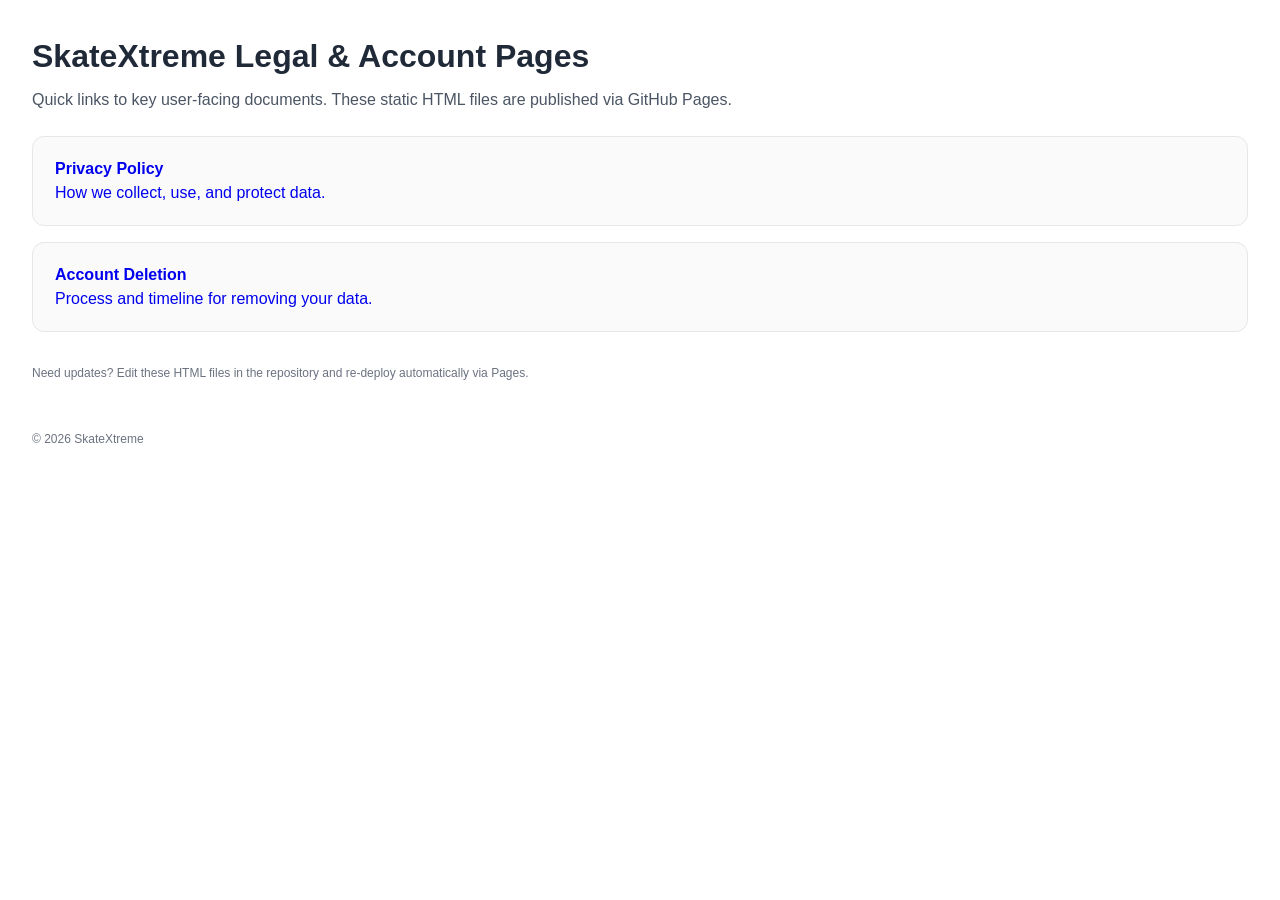
==== index.html @ da97bc57 "added index.html" ====
<!doctype html>
<html lang="en">
<head>
  <meta charset="utf-8" />
  <meta name="viewport" content="width=device-width, initial-scale=1" />
  <title>SkateXtreme Policies</title>
  <style>
    body { font-family: -apple-system, Segoe UI, Roboto, Helvetica, Arial, sans-serif; margin:0; padding:32px; line-height:1.5; color:#1f2937; background:#ffffff; }
    h1 { margin:0 0 8px; font-size:32px; }
    p.lead { margin:0 0 24px; color:#4b5563; }
    ul { list-style: none; padding:0; margin:0; display:grid; gap:16px; }
    li { }
    a.card { display:block; padding:20px 22px; border:1px solid #e5e7eb; border-radius:12px; text-decoration:none; background:#fafafa; transition:background .15s,border-color .15s; }
    a.card:hover { background:#f0f7ff; border-color:#93c5fd; }
    .small { font-size:12px; color:#6b7280; margin-top:32px; }
    footer { margin-top:48px; font-size:12px; color:#6b7280; }
  </style>
</head>
<body>
  <h1>SkateXtreme Legal & Account Pages</h1>
  <p class="lead">Quick links to key user-facing documents. These static HTML files are published via GitHub Pages.</p>
  <ul>
    <li><a class="card" href="privacy.html"><strong>Privacy Policy</strong><br /><span>How we collect, use, and protect data.</span></a></li>
    <li><a class="card" href="account-deletion.html"><strong>Account Deletion</strong><br /><span>Process and timeline for removing your data.</span></a></li>
  </ul>
  <p class="small">Need updates? Edit these HTML files in the repository and re‑deploy automatically via Pages.</p>
  <footer>© <span id="year"></span> SkateXtreme</footer>
  <script>document.getElementById('year').textContent = new Date().getFullYear();</script>
</body>
</html>
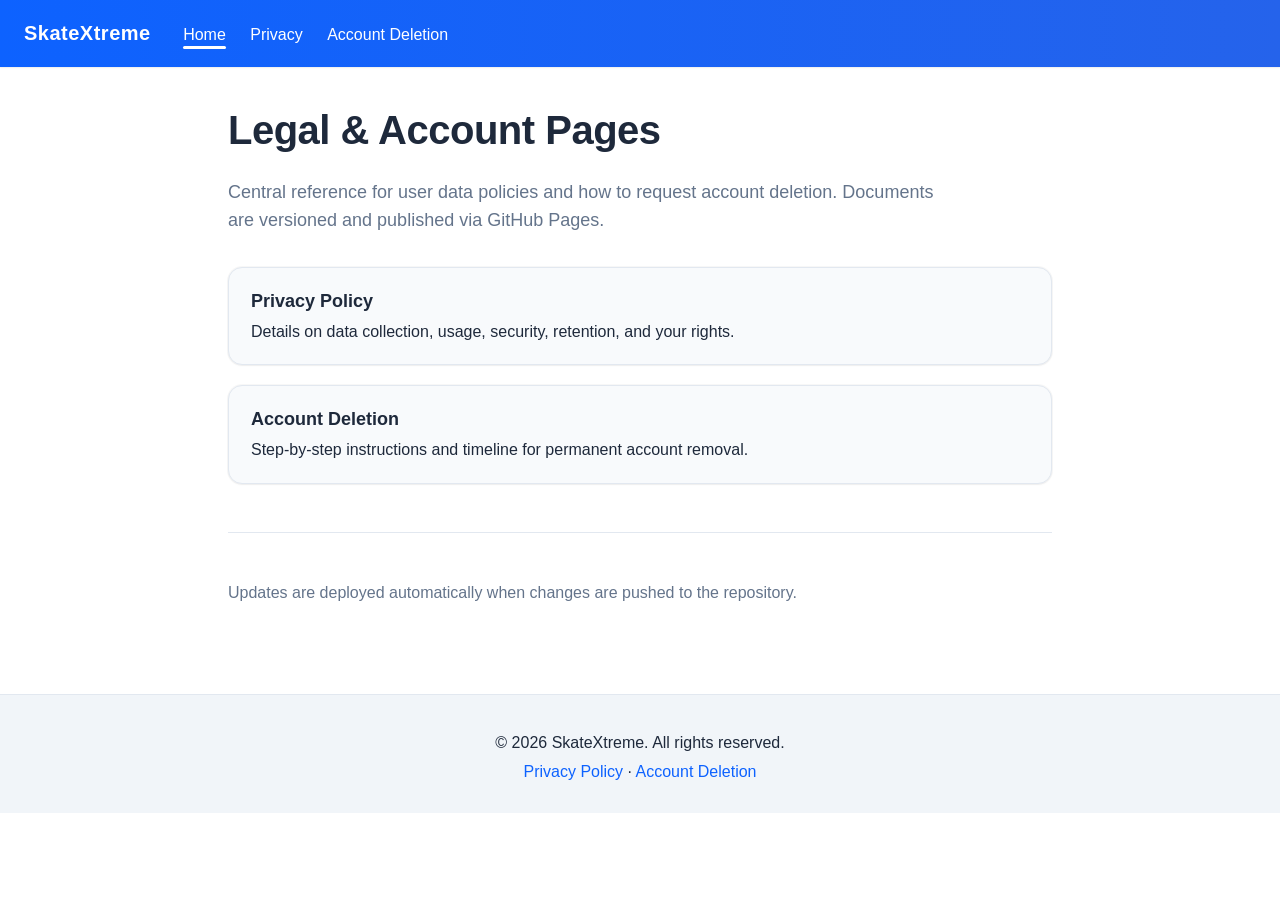
==== commit a18bb383: "looks nicer" ====
--- a/index.html
+++ b/index.html
@@ -3,28 +3,40 @@
 <head>
   <meta charset="utf-8" />
   <meta name="viewport" content="width=device-width, initial-scale=1" />
-  <title>SkateXtreme Policies</title>
-  <style>
-    body { font-family: -apple-system, Segoe UI, Roboto, Helvetica, Arial, sans-serif; margin:0; padding:32px; line-height:1.5; color:#1f2937; background:#ffffff; }
-    h1 { margin:0 0 8px; font-size:32px; }
-    p.lead { margin:0 0 24px; color:#4b5563; }
-    ul { list-style: none; padding:0; margin:0; display:grid; gap:16px; }
-    li { }
-    a.card { display:block; padding:20px 22px; border:1px solid #e5e7eb; border-radius:12px; text-decoration:none; background:#fafafa; transition:background .15s,border-color .15s; }
-    a.card:hover { background:#f0f7ff; border-color:#93c5fd; }
-    .small { font-size:12px; color:#6b7280; margin-top:32px; }
-    footer { margin-top:48px; font-size:12px; color:#6b7280; }
-  </style>
+  <title>SkateXtreme Policies & Accounts</title>
+  <meta name="description" content="Landing page for SkateXtreme privacy and account deletion information." />
+  <link rel="stylesheet" href="./styles.css" />
 </head>
 <body>
-  <h1>SkateXtreme Legal & Account Pages</h1>
-  <p class="lead">Quick links to key user-facing documents. These static HTML files are published via GitHub Pages.</p>
-  <ul>
-    <li><a class="card" href="privacy.html"><strong>Privacy Policy</strong><br /><span>How we collect, use, and protect data.</span></a></li>
-    <li><a class="card" href="account-deletion.html"><strong>Account Deletion</strong><br /><span>Process and timeline for removing your data.</span></a></li>
-  </ul>
-  <p class="small">Need updates? Edit these HTML files in the repository and re‑deploy automatically via Pages.</p>
-  <footer>© <span id="year"></span> SkateXtreme</footer>
+  <a href="#main" class="skip-link">Skip to content</a>
+  <header class="site-header" role="banner">
+    <nav aria-label="Primary">
+      <span class="brand">SkateXtreme</span>
+      <a href="index.html" aria-current="page">Home</a>
+      <a href="privacy.html">Privacy</a>
+      <a href="account-deletion.html">Account Deletion</a>
+    </nav>
+  </header>
+  <main id="main" class="container" tabindex="-1">
+    <h1>Legal & Account Pages</h1>
+    <p class="lead">Central reference for user data policies and how to request account deletion. Documents are versioned and published via GitHub Pages.</p>
+    <div class="space-y" style="margin-top:32px;">
+      <a class="card" href="privacy.html">
+        <strong>Privacy Policy</strong>
+        <span>Details on data collection, usage, security, retention, and your rights.</span>
+      </a>
+      <a class="card" href="account-deletion.html">
+        <strong>Account Deletion</strong>
+        <span>Step-by-step instructions and timeline for permanent account removal.</span>
+      </a>
+    </div>
+    <hr class="section-divider" />
+    <p class="muted">Updates are deployed automatically when changes are pushed to the repository.</p>
+  </main>
+  <footer role="contentinfo">
+    <p>© <span id="year"></span> SkateXtreme. All rights reserved.</p>
+    <p><a href="privacy.html">Privacy Policy</a> · <a href="account-deletion.html">Account Deletion</a></p>
+  </footer>
   <script>document.getElementById('year').textContent = new Date().getFullYear();</script>
 </body>
 </html>
--- a/styles.css
+++ b/styles.css
@@ -0,0 +1,80 @@
+/* Shared SkateXtreme static site styles */
+:root {
+  --font-stack: -apple-system, BlinkMacSystemFont, Segoe UI, Roboto, Helvetica, Arial, sans-serif;
+  --color-bg: #ffffff;
+  --color-surface: #f8fafc;
+  --color-border: #e2e8f0;
+  --color-border-strong: #cbd5e1;
+  --color-text: #1e293b;
+  --color-text-muted: #64748b;
+  --color-primary: #0d62ff;
+  --color-primary-accent: #3b82f6;
+  --radius-sm: 4px;
+  --radius-md: 8px;
+  --radius-lg: 14px;
+  --shadow-sm: 0 1px 2px rgba(0,0,0,.04), 0 0 0 1px rgba(0,0,0,.03);
+  --shadow-md: 0 4px 12px rgba(0,0,0,.08);
+  --max-width: 880px;
+  --line-height: 1.55;
+}
+
+* { box-sizing: border-box; }
+html { scroll-behavior: smooth; }
+body {
+  margin: 0; padding: 0; font-family: var(--font-stack); background: var(--color-bg); color: var(--color-text); line-height: var(--line-height);
+}
+
+/* Layout */
+.site-header {
+  background: linear-gradient(90deg,#0d62ff,#2563eb); color:#fff; padding: 18px 24px; box-shadow: var(--shadow-sm);
+}
+.site-header nav a { color:#fff; text-decoration:none; font-weight:500; margin-right:20px; position:relative; }
+.site-header nav a[aria-current="page"]::after { content:""; position:absolute; left:0; right:0; bottom:-6px; height:3px; background:#fff; border-radius:2px; }
+.site-header nav a:hover { text-decoration:underline; }
+.brand { font-size:20px; font-weight:600; margin-right:28px; letter-spacing:.5px; }
+
+.container { width:100%; max-width: var(--max-width); margin:0 auto; padding:32px 28px 72px; }
+
+/* Typography */
+h1 { font-size:40px; margin:0 0 12px; letter-spacing:-0.5px; }
+h2 { font-size:26px; margin:40px 0 12px; letter-spacing:-0.25px; }
+h3 { font-size:20px; margin:28px 0 8px; }
+p, ul, ol { font-size:16px; }
+p.lead { font-size:18px; max-width:720px; color: var(--color-text-muted); }
+small, .muted { color: var(--color-text-muted); }
+
+/* Lists */
+ul, ol { padding-left:24px; }
+ul.clean { list-style:none; padding:0; }
+ul.clean li { padding:0; }
+
+/* Components */
+.card { background: var(--color-surface); border:1px solid var(--color-border); border-radius: var(--radius-lg); padding:20px 22px; box-shadow: var(--shadow-sm); transition: border-color .2s, background .2s, transform .2s; text-decoration:none; color:inherit; display:block; }
+.card:hover { border-color: var(--color-border-strong); background:#eef6ff; transform:translateY(-2px); }
+.card strong { display:block; margin-bottom:4px; font-size:18px; }
+
+.info-box { border:1px solid var(--color-border); background: var(--color-surface); padding:18px 20px; border-radius: var(--radius-md); }
+.highlight-box { border:1px solid var(--color-primary-accent); background:#eff6ff; }
+
+/* Links */
+a { color: var(--color-primary); text-decoration:none; }
+a:hover { text-decoration:underline; }
+
+/* Footer */
+footer { border-top:1px solid var(--color-border); padding:32px 0 24px; font-size:14px; text-align:center; background:#f1f5f9; }
+footer p { margin:4px 0; }
+
+/* Utility */
+.space-y > * + * { margin-top:20px; }
+.last-updated { font-size:14px; color: var(--color-text-muted); margin-bottom:24px; }
+.section-divider { height:1px; background: var(--color-border); margin:48px 0; border:none; }
+.skip-link { position:absolute; left:-999px; top:-999px; background:#000; color:#fff; padding:8px 12px; z-index:100; border-radius: var(--radius-sm); }
+.skip-link:focus { left:12px; top:12px; }
+
+/* Responsive */
+@media (max-width: 640px) {
+  h1 { font-size:32px; }
+  h2 { font-size:24px; }
+  .site-header nav a { margin-right:14px; }
+  .container { padding:28px 20px 64px; }
+}
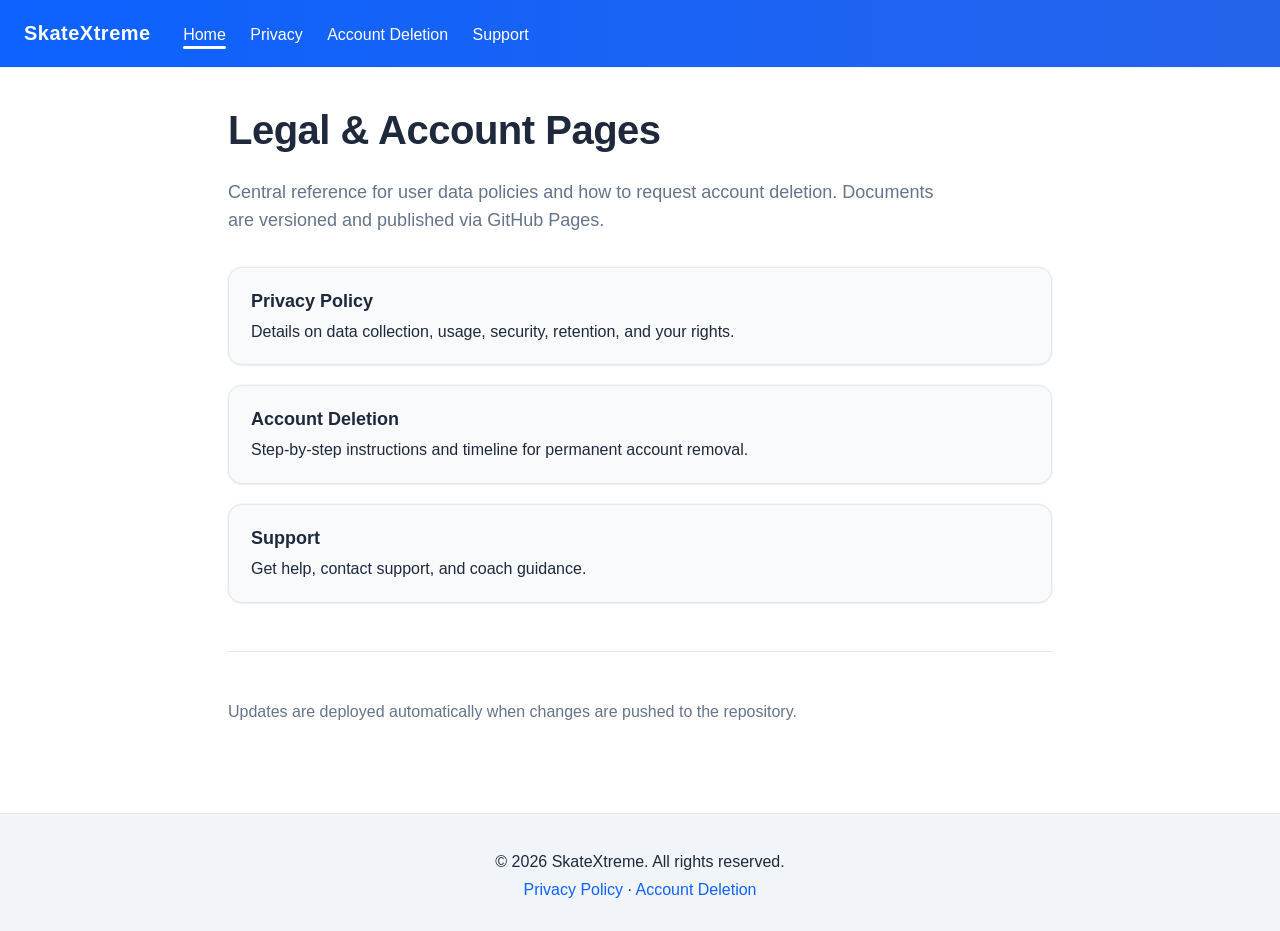
==== commit 29500db2: "added support.html" ====
--- a/index.html
+++ b/index.html
@@ -15,6 +15,7 @@
       <a href="index.html" aria-current="page">Home</a>
       <a href="privacy.html">Privacy</a>
       <a href="account-deletion.html">Account Deletion</a>
+      <a href="support.html">Support</a>
     </nav>
   </header>
   <main id="main" class="container" tabindex="-1">
@@ -29,6 +30,10 @@
         <strong>Account Deletion</strong>
         <span>Step-by-step instructions and timeline for permanent account removal.</span>
       </a>
+      <a class="card" href="support.html">
+        <strong>Support</strong>
+        <span>Get help, contact support, and coach guidance.</span>
+      </a>
     </div>
     <hr class="section-divider" />
     <p class="muted">Updates are deployed automatically when changes are pushed to the repository.</p>
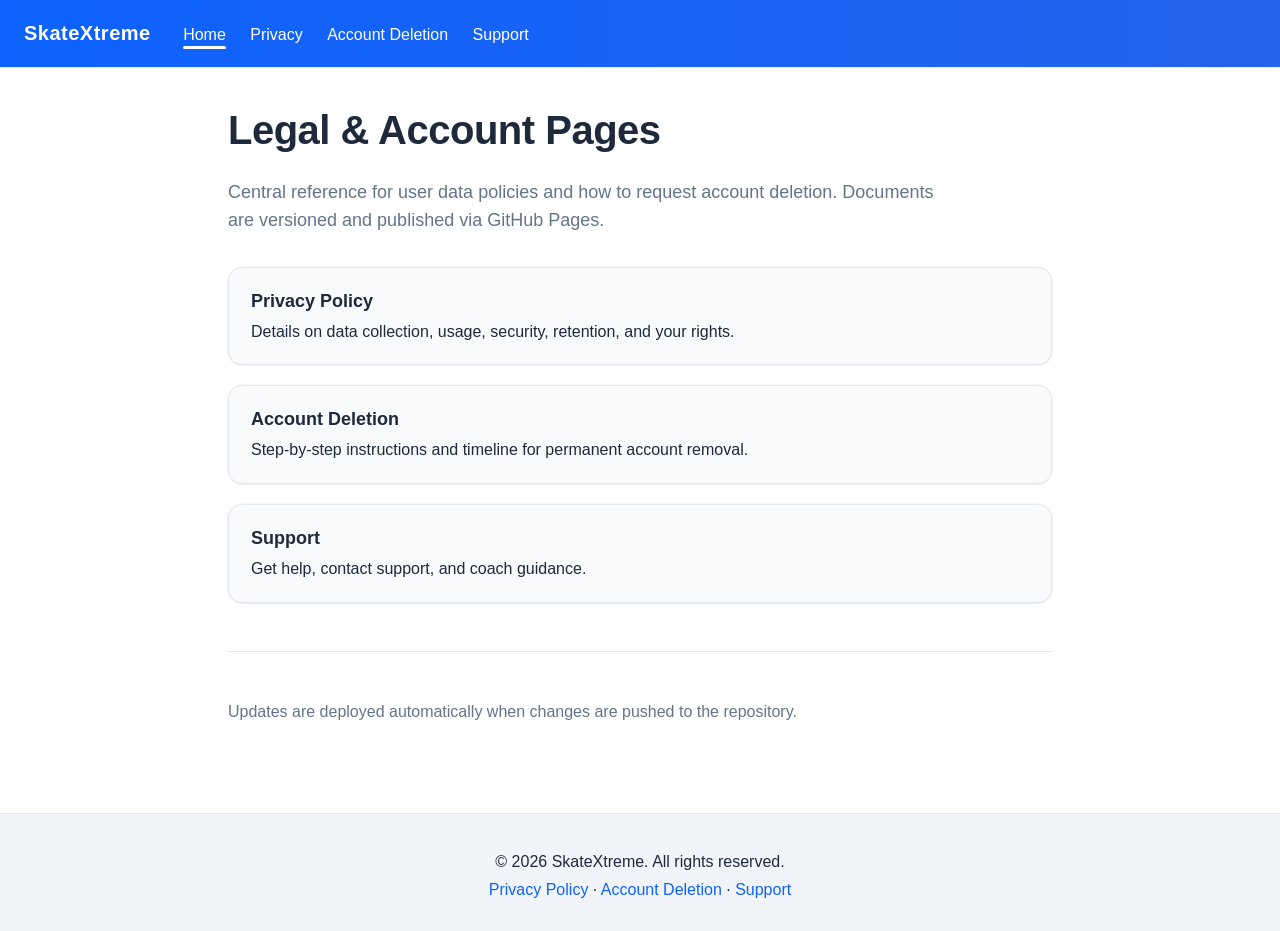
==== commit 641d01b0: "edited" ====
--- a/index.html
+++ b/index.html
@@ -40,7 +40,7 @@
   </main>
   <footer role="contentinfo">
     <p>© <span id="year"></span> SkateXtreme. All rights reserved.</p>
-    <p><a href="privacy.html">Privacy Policy</a> · <a href="account-deletion.html">Account Deletion</a></p>
+    <p><a href="privacy.html">Privacy Policy</a> · <a href="account-deletion.html">Account Deletion</a> · <a href="support.html">Support</a></p>
   </footer>
   <script>document.getElementById('year').textContent = new Date().getFullYear();</script>
 </body>
